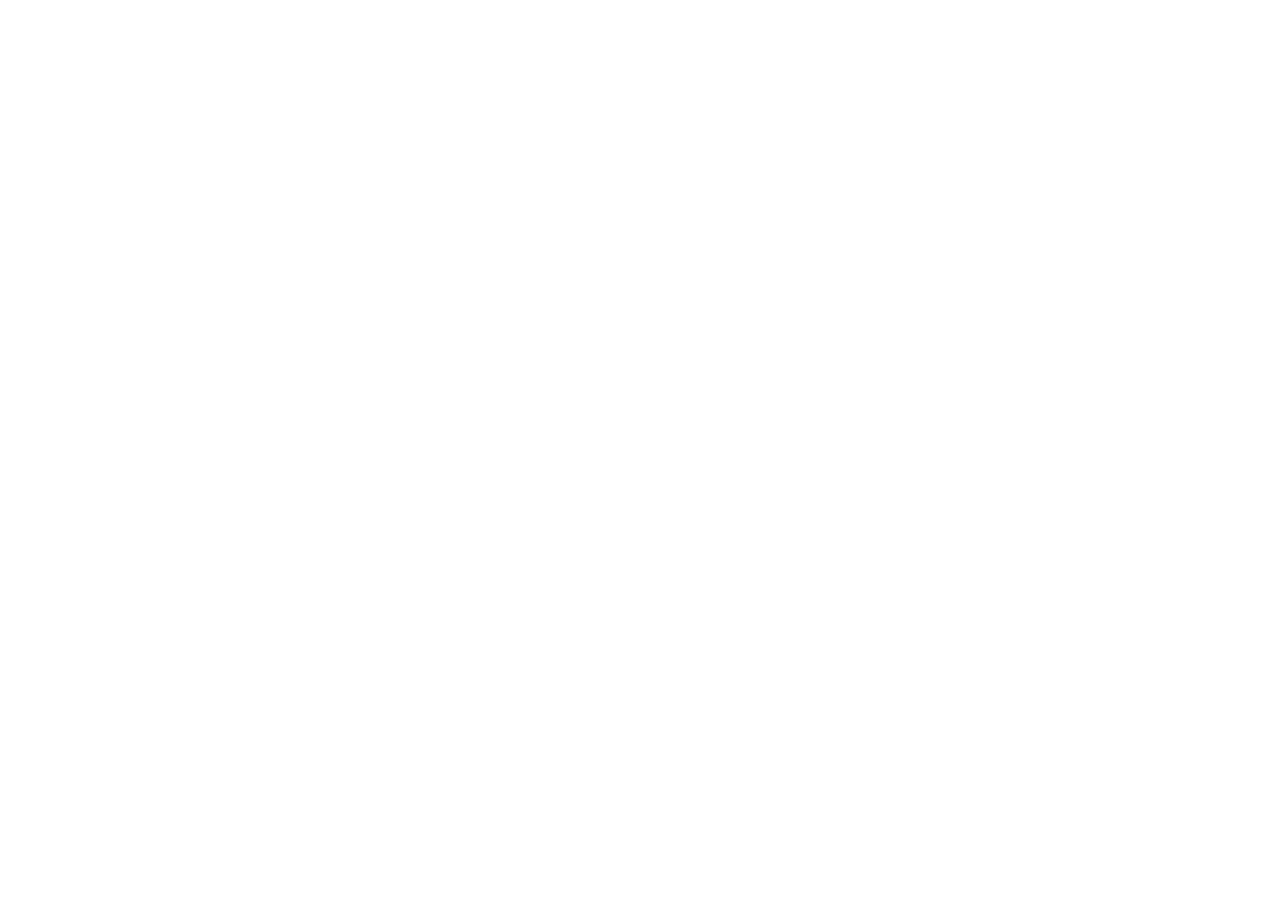
==== full-week.html @ 978a5183 "add all files" ====
<!DOCTYPE html>
<html lang="en">
  <head>
    <meta charset="UTF-8" />
    <meta name="viewport" content="width=device-width, initial-scale=1.0" />
    <title>My Upcoming Challenges</title>
  </head>
  <body></body>
</html>
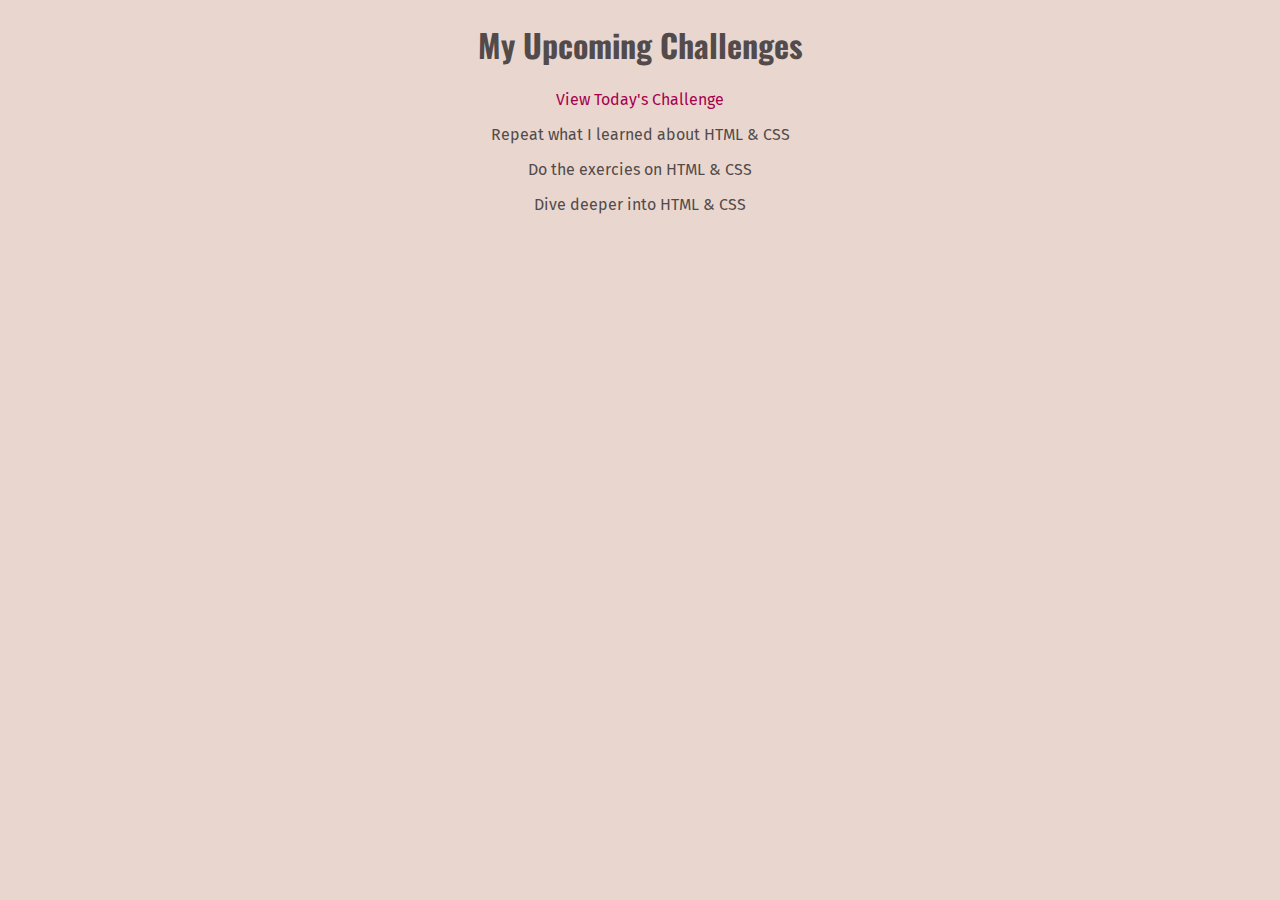
==== commit 7bfa1c61: "add second-main.css" ====
--- a/full-week.html
+++ b/full-week.html
@@ -3,7 +3,20 @@
   <head>
     <meta charset="UTF-8" />
     <meta name="viewport" content="width=device-width, initial-scale=1.0" />
+    <link rel="preconnect" href="https://fonts.gstatic.com" />
+    <link
+      rel="stylesheet"
+      href="https://fonts.googleapis.com/css2?family=Fira+Sans:wght@400;700&family=Oswald:wght@700&display=swap"
+    />
     <title>My Upcoming Challenges</title>
+    <link rel="stylesheet" href="second-main.css" />
   </head>
-  <body></body>
+  <body>
+    <h1>My Upcoming Challenges</h1>
+    <a href="index.html">View Today's Challenge</a>
+    <p>Repeat what I learned about HTML & CSS</p>
+    <p>Do the exercies on HTML & CSS</p>
+    <p>Dive deeper into HTML & CSS</p>
+    <p></p>
+  </body>
 </html>
--- a/second-main.css
+++ b/second-main.css
@@ -0,0 +1,23 @@
+body {
+  background-color: rgb(233, 215, 207);
+  text-align: center;
+  color: rgb(83, 75, 75);
+}
+
+h1 {
+  font-family: "Oswald", sans-serif;
+}
+
+p {
+  font-family: "Fira Sans", sans-serif;
+}
+
+a {
+  font-family: "Fira Sans", sans-serif;
+  text-decoration: none;
+  color: rgb(167, 1, 78);
+}
+
+a:hover {
+  text-decoration: underline;
+}
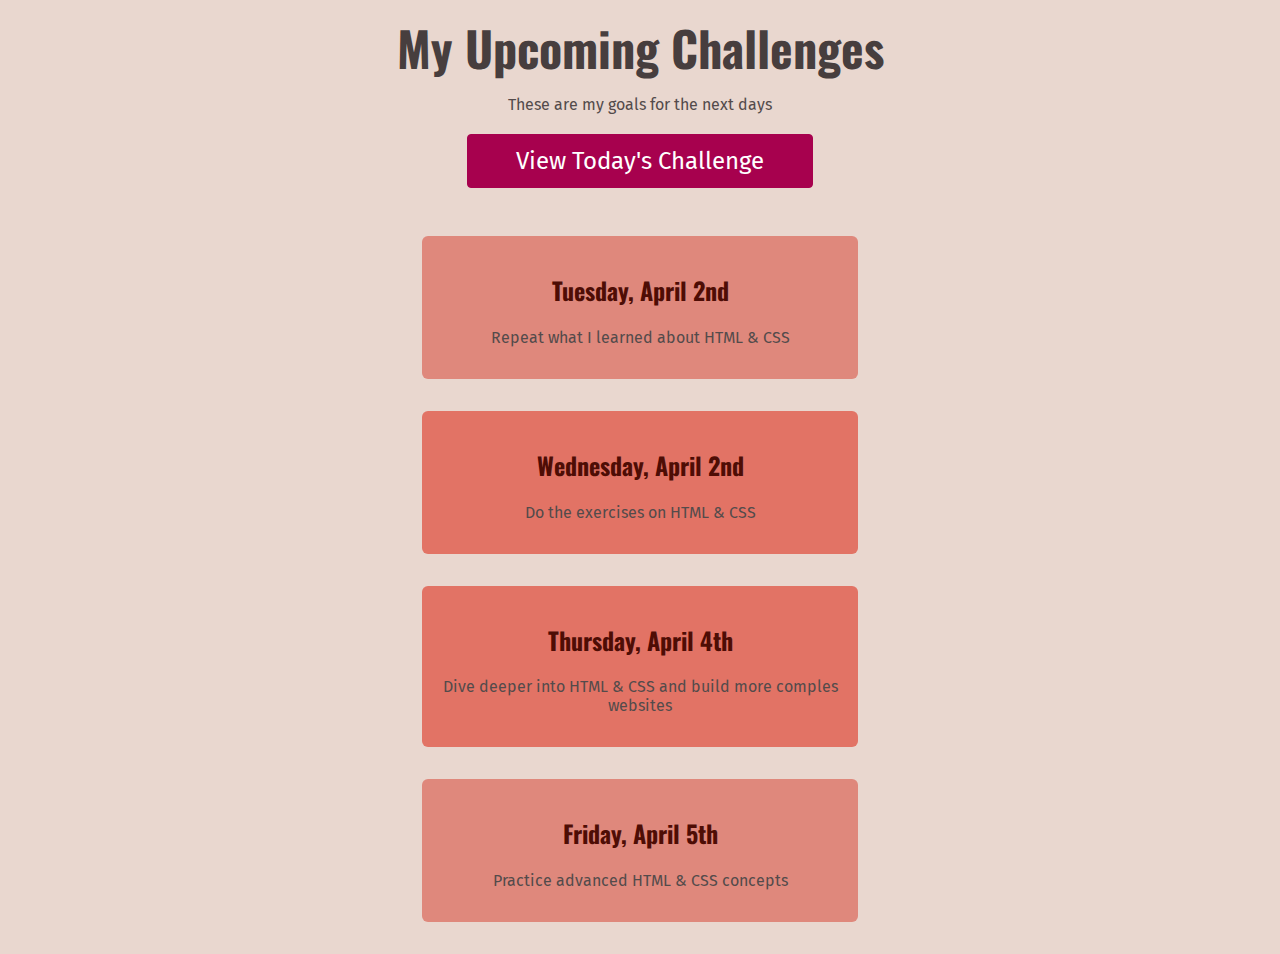
==== commit c5e9651d: "updated" ====
--- a/full-week.html
+++ b/full-week.html
@@ -9,14 +9,30 @@
       href="https://fonts.googleapis.com/css2?family=Fira+Sans:wght@400;700&family=Oswald:wght@700&display=swap"
     />
     <title>My Upcoming Challenges</title>
-    <link rel="stylesheet" href="second-main.css" />
+    <link rel="stylesheet" href="./styles/shared.css">
+    <link rel="stylesheet" href="./styles/full-week.css" />
   </head>
   <body>
     <h1>My Upcoming Challenges</h1>
+    <p id="description">These are my goals for the next days</p>
     <a href="index.html">View Today's Challenge</a>
-    <p>Repeat what I learned about HTML & CSS</p>
-    <p>Do the exercies on HTML & CSS</p>
-    <p>Dive deeper into HTML & CSS</p>
-    <p></p>
+    <ol>
+      <li>
+        <h2>Tuesday, April 2nd</h2>
+        <p>Repeat what I learned about HTML & CSS</p>
+      </li>
+      <li class="highlight-goal">
+        <h2>Wednesday, April 2nd</h2>
+        <p>Do the exercises on HTML & CSS</p>
+      </li>
+      <li class="highlight-goal">
+        <h2>Thursday, April 4th</h2>
+        <p>Dive deeper into HTML & CSS and build more comples websites</p>
+      </li>
+      <li>
+        <h2>Friday, April 5th</h2>
+        <p>Practice advanced HTML & CSS concepts</p>
+      </li>
+    </ol>
   </body>
 </html>
--- a/styles/shared.css
+++ b/styles/shared.css
@@ -0,0 +1,23 @@
+body {
+  background-color: rgb(233, 215, 207);
+  text-align: center;
+  color: rgb(83, 75, 75);
+}
+
+h1 {
+  font-family: "Oswald", sans-serif;
+}
+
+p {
+  font-family: "Fira Sans", sans-serif;
+}
+
+a {
+  font-family: "Fira Sans", sans-serif;
+  text-decoration: none;
+  color: rgb(167, 1, 78);
+}
+
+a:hover {
+  text-decoration: underline;
+}
--- a/styles/full-week.css
+++ b/styles/full-week.css
@@ -0,0 +1,57 @@
+header {
+  margin-bottom: 64px;
+}
+
+h1 {
+  font-size: 48px;
+  color: rgb(71, 62, 62);
+  margin: 12px 0;
+}
+
+#description {
+  margin: 8px;
+}
+
+a {
+  padding: 12px 48px;
+  background-color: rgb(167, 1, 78);
+  color: #fff;
+  border: 1px solid rgb(167, 1, 78);
+  border-radius: 4px;
+  font-size: 24px;
+  display: inline-block;
+  margin: 12px 0;
+}
+
+a:hover {
+  background-color: rgb(180, 12, 90);
+  text-decoration: none;
+}
+
+ol {
+  list-style: none;
+  width: 500px;
+  margin: 36px auto 0 auto;
+  padding: 0;
+}
+
+li {
+  padding: 16px;
+  margin: 32px;
+  background-color: rgb(223, 136, 124);
+  border-radius: 6px;
+}
+
+h2 {
+  color: rgb(78, 13, 5);
+  font-family: "Oswald", sans-serif;
+}
+
+main p {
+  margin: 12px;
+  color: rgb(71, 29, 22);
+}
+
+.highlight-goal {
+  background-color: rgb(226, 115, 101);
+}
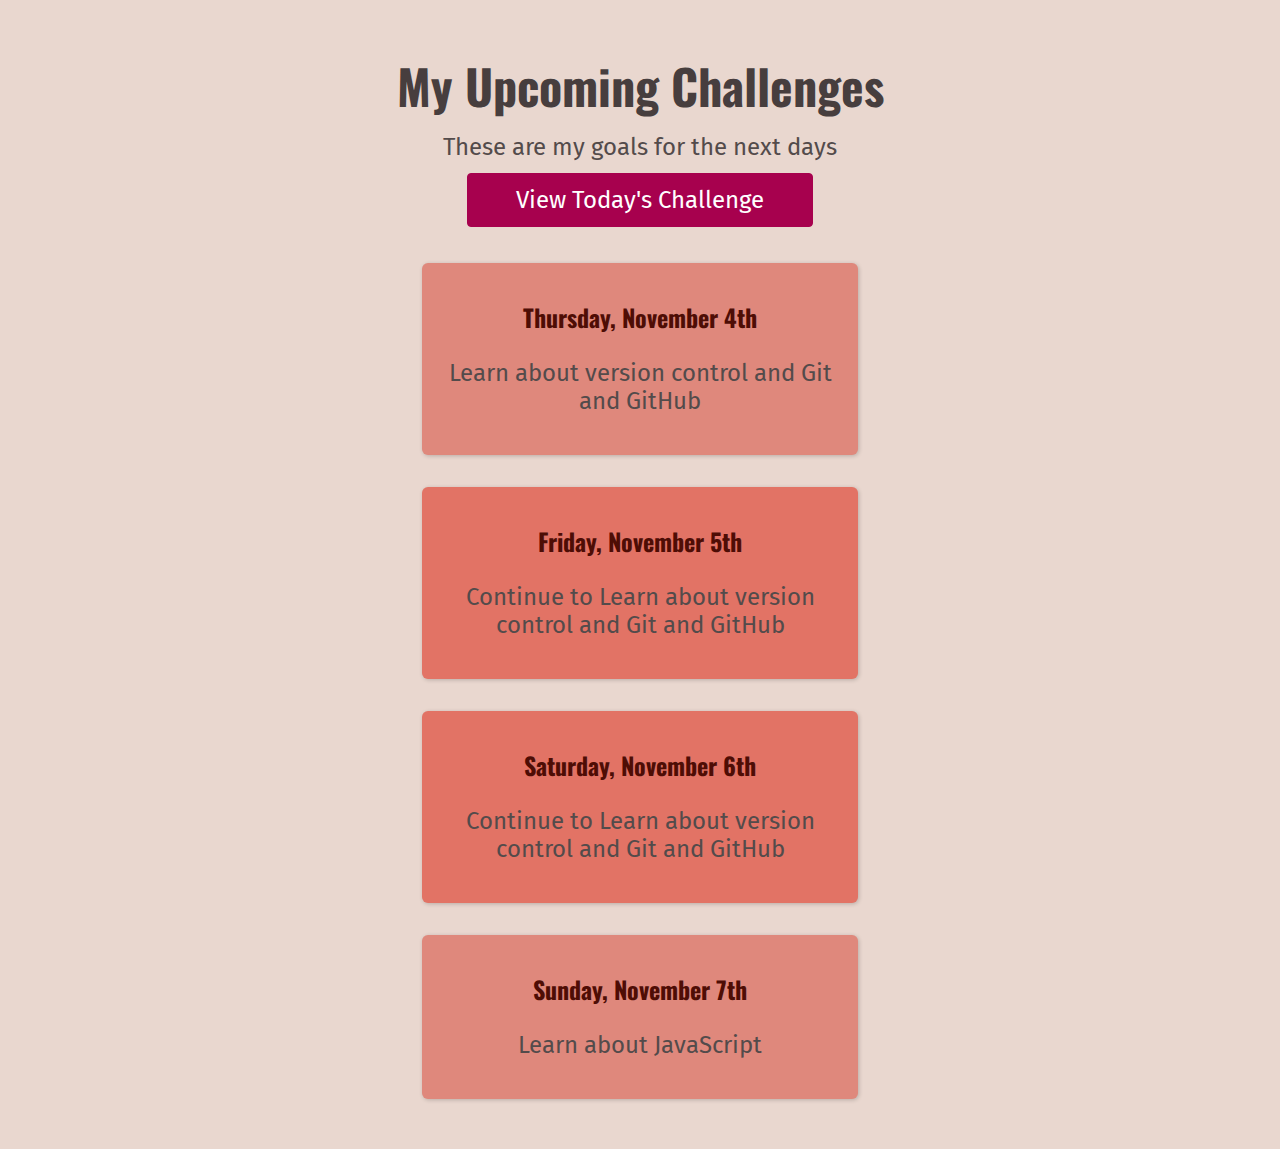
==== commit a70be5ed: "update challenges for this week" ====
--- a/full-week.html
+++ b/full-week.html
@@ -18,20 +18,20 @@
     <a href="index.html">View Today's Challenge</a>
     <ol>
       <li>
-        <h2>Tuesday, April 2nd</h2>
-        <p>Repeat what I learned about HTML & CSS</p>
+        <h2>Thursday, November 4th</h2>
+        <p>Learn about version control and Git and GitHub</p>
       </li>
       <li class="highlight-goal">
-        <h2>Wednesday, April 2nd</h2>
-        <p>Do the exercises on HTML & CSS</p>
+        <h2>Friday, November 5th</h2>
+        <p>Continue to Learn about version control and Git and GitHub</p>
       </li>
       <li class="highlight-goal">
-        <h2>Thursday, April 4th</h2>
-        <p>Dive deeper into HTML & CSS and build more comples websites</p>
+        <h2>Saturday, November 6th</h2>
+        <p>Continue to Learn about version control and Git and GitHub</p>
       </li>
       <li>
-        <h2>Friday, April 5th</h2>
-        <p>Practice advanced HTML & CSS concepts</p>
+        <h2>Sunday, November 7th</h2>
+        <p>Learn about JavaScript</p>
       </li>
     </ol>
   </body>
--- a/styles/shared.css
+++ b/styles/shared.css
@@ -2,6 +2,7 @@
   background-color: rgb(233, 215, 207);
   text-align: center;
   color: rgb(83, 75, 75);
+  margin: 50px;
 }
 
 h1 {
@@ -10,6 +11,7 @@
 
 p {
   font-family: "Fira Sans", sans-serif;
+  font-size: 24px;
 }
 
 a {
--- a/styles/full-week.css
+++ b/styles/full-week.css
@@ -5,11 +5,11 @@
 h1 {
   font-size: 48px;
   color: rgb(71, 62, 62);
-  margin: 12px 0;
+  margin: 0;
 }
 
 #description {
-  margin: 8px;
+  margin: 12px 0;
 }
 
 a {
@@ -20,7 +20,7 @@
   border-radius: 4px;
   font-size: 24px;
   display: inline-block;
-  margin: 12px 0;
+  margin: 0;
 }
 
 a:hover {
@@ -39,6 +39,7 @@
   padding: 16px;
   margin: 32px;
   background-color: rgb(223, 136, 124);
+  box-shadow: 1px 1px 4px rgba(0, 0, 0, 0.2);
   border-radius: 6px;
 }
 
